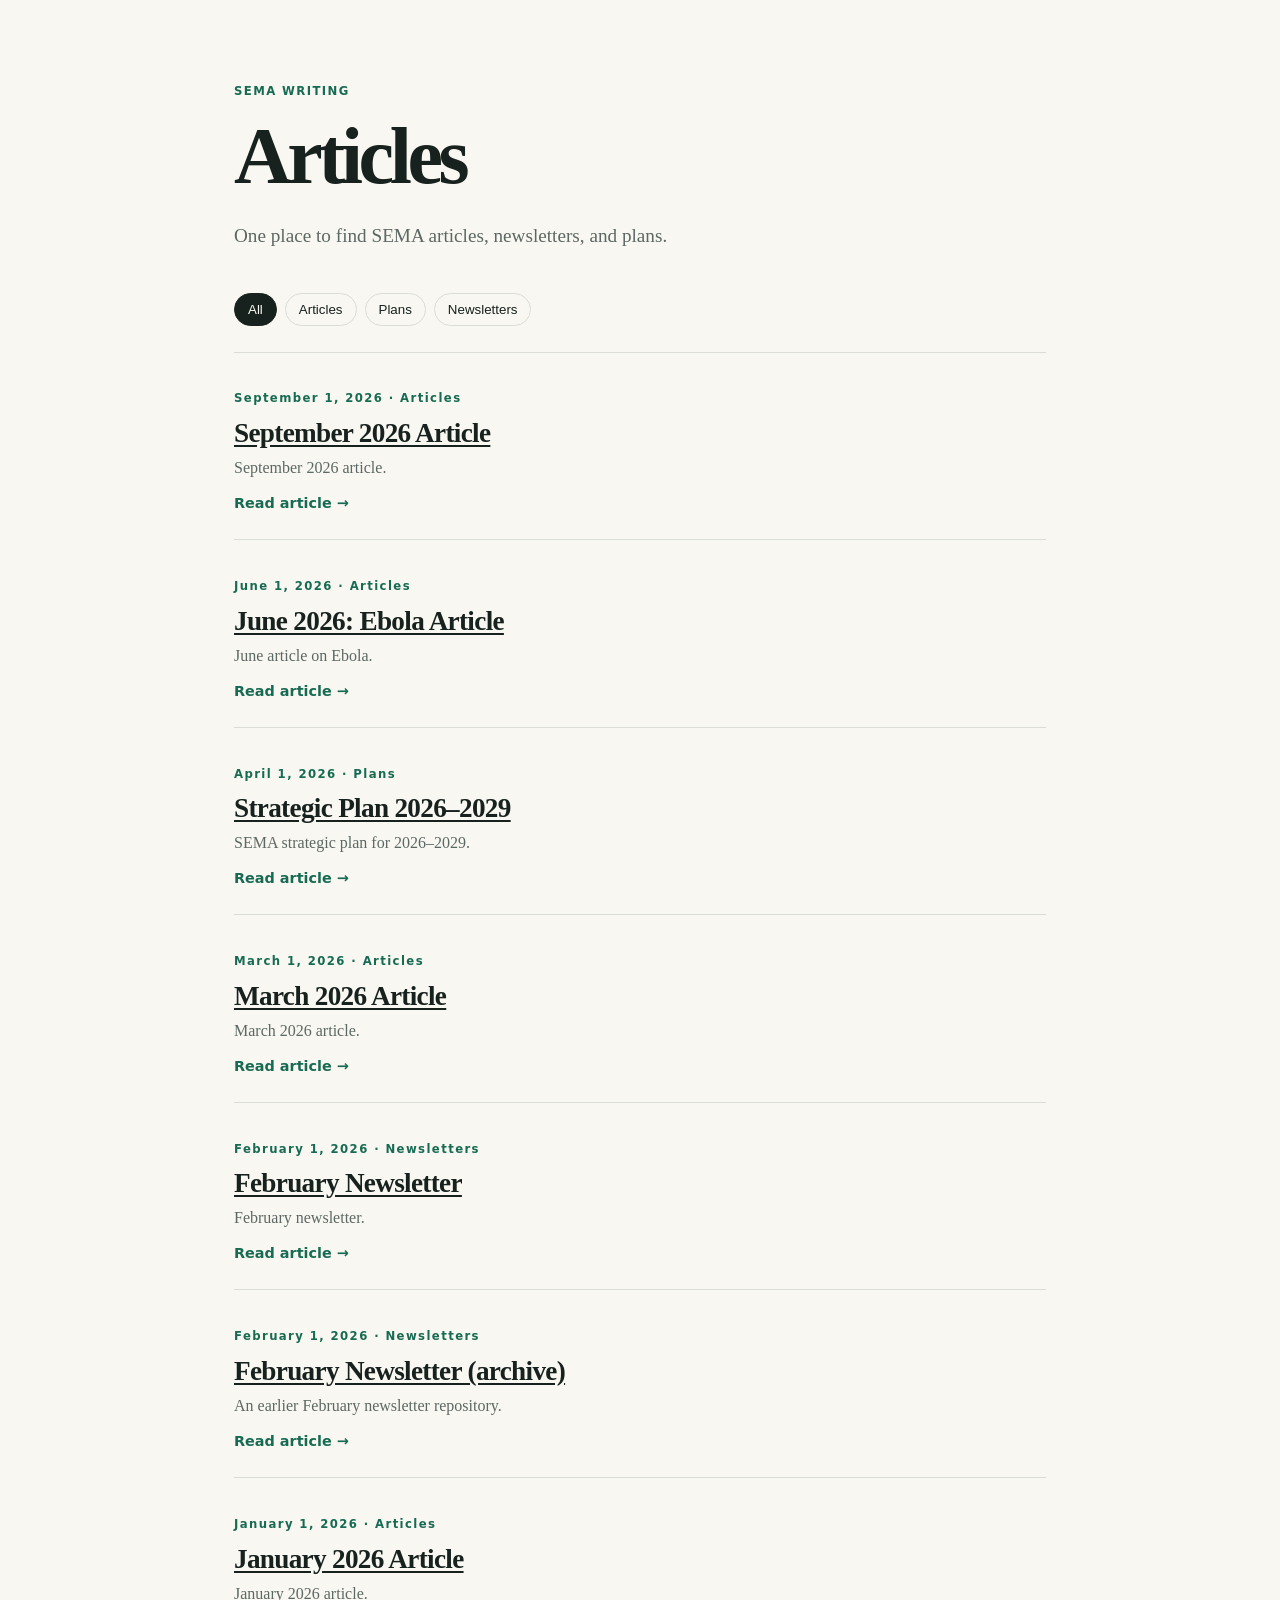
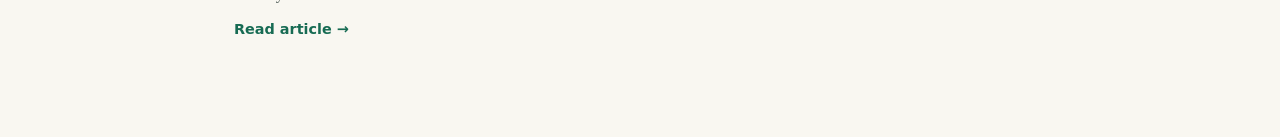
==== index.html @ 121080fc "Create central articles hub" ====
<!doctype html>
<html lang="en"><head><meta charset="utf-8"><meta name="viewport" content="width=device-width,initial-scale=1"><title>SEMA Articles</title><style>
:root{--ink:#17211e;--muted:#5c6863;--paper:#f9f7f1;--line:#d9ddd6;--accent:#176b53}*{box-sizing:border-box}body{margin:0;color:var(--ink);background:var(--paper);font-family:Georgia,serif}main{max-width:860px;margin:auto;padding:72px 24px}header{max-width:620px;margin-bottom:42px}.eyebrow,.meta{font:700 .73rem/1.3 system-ui,sans-serif;letter-spacing:.12em;color:var(--accent)}h1{font-size:clamp(2.8rem,8vw,5rem);margin:.15em 0;letter-spacing:-.055em}.intro{color:var(--muted);font-size:1.2rem;line-height:1.55}nav{display:flex;flex-wrap:wrap;gap:8px;margin-bottom:26px}button{cursor:pointer;border:1px solid var(--line);border-radius:99px;padding:8px 13px;background:transparent;color:var(--ink)}button.active{background:var(--ink);color:var(--paper);border-color:var(--ink)}article{padding:27px 0;border-top:1px solid var(--line)}h2{font-size:1.7rem;margin:7px 0;letter-spacing:-.025em}a{color:inherit;text-underline-offset:3px}.summary{color:var(--muted);line-height:1.5;margin:0 0 14px}.read{color:var(--accent);font:600 .9rem system-ui,sans-serif;text-decoration:none}.read:hover{text-decoration:underline}
</style></head><body><main><header><p class="eyebrow">SEMA WRITING</p><h1>Articles</h1><p class="intro">One place to find SEMA articles, newsletters, and plans.</p></header><nav id="filters"></nav><section id="articles"></section></main><script>
const articles=[
{title:'September 2026 Article',url:'https://github.com/SEMA-coms/September-2026-article',summary:'September 2026 article.',date:'2026-09-01',category:'Articles'},
{title:'June 2026: Ebola Article',url:'https://github.com/SEMA-coms/June-article-2026',summary:'June article on Ebola.',date:'2026-06-01',category:'Articles'},
{title:'Strategic Plan 2026–2029',url:'https://github.com/SEMA-coms/Strategic-Plan-2026-2029',summary:'SEMA strategic plan for 2026–2029.',date:'2026-04-01',category:'Plans'},
{title:'March 2026 Article',url:'https://github.com/SEMA-coms/March2026',summary:'March 2026 article.',date:'2026-03-01',category:'Articles'},
{title:'February Newsletter',url:'https://github.com/SEMA-coms/February',summary:'February newsletter.',date:'2026-02-01',category:'Newsletters'},
{title:'February Newsletter (archive)',url:'https://github.com/SEMA-coms/Feb-Article',summary:'An earlier February newsletter repository.',date:'2026-02-01',category:'Newsletters'},
{title:'January 2026 Article',url:'https://github.com/SEMA-coms/Jan-2026-article',summary:'January 2026 article.',date:'2026-01-01',category:'Articles'}];
let active='All';const out=document.querySelector('#articles'),nav=document.querySelector('#filters');const date=d=>new Intl.DateTimeFormat(undefined,{year:'numeric',month:'long',day:'numeric'}).format(new Date(d+'T00:00:00'));function draw(){out.innerHTML='';for(const a of articles.filter(a=>active==='All'||a.category===active).sort((a,b)=>b.date.localeCompare(a.date))){out.insertAdjacentHTML('beforeend',`<article><p class="meta">${date(a.date)} · ${a.category}</p><h2><a href="${a.url}">${a.title}</a></h2><p class="summary">${a.summary}</p><a class="read" href="${a.url}">Read article →</a></article>`)}nav.innerHTML='';for(const c of ['All',...new Set(articles.map(a=>a.category))]){const b=document.createElement('button');b.textContent=c;b.className=c===active?'active':'';b.onclick=()=>{active=c;draw()};nav.append(b)}}draw();
</script></body></html>
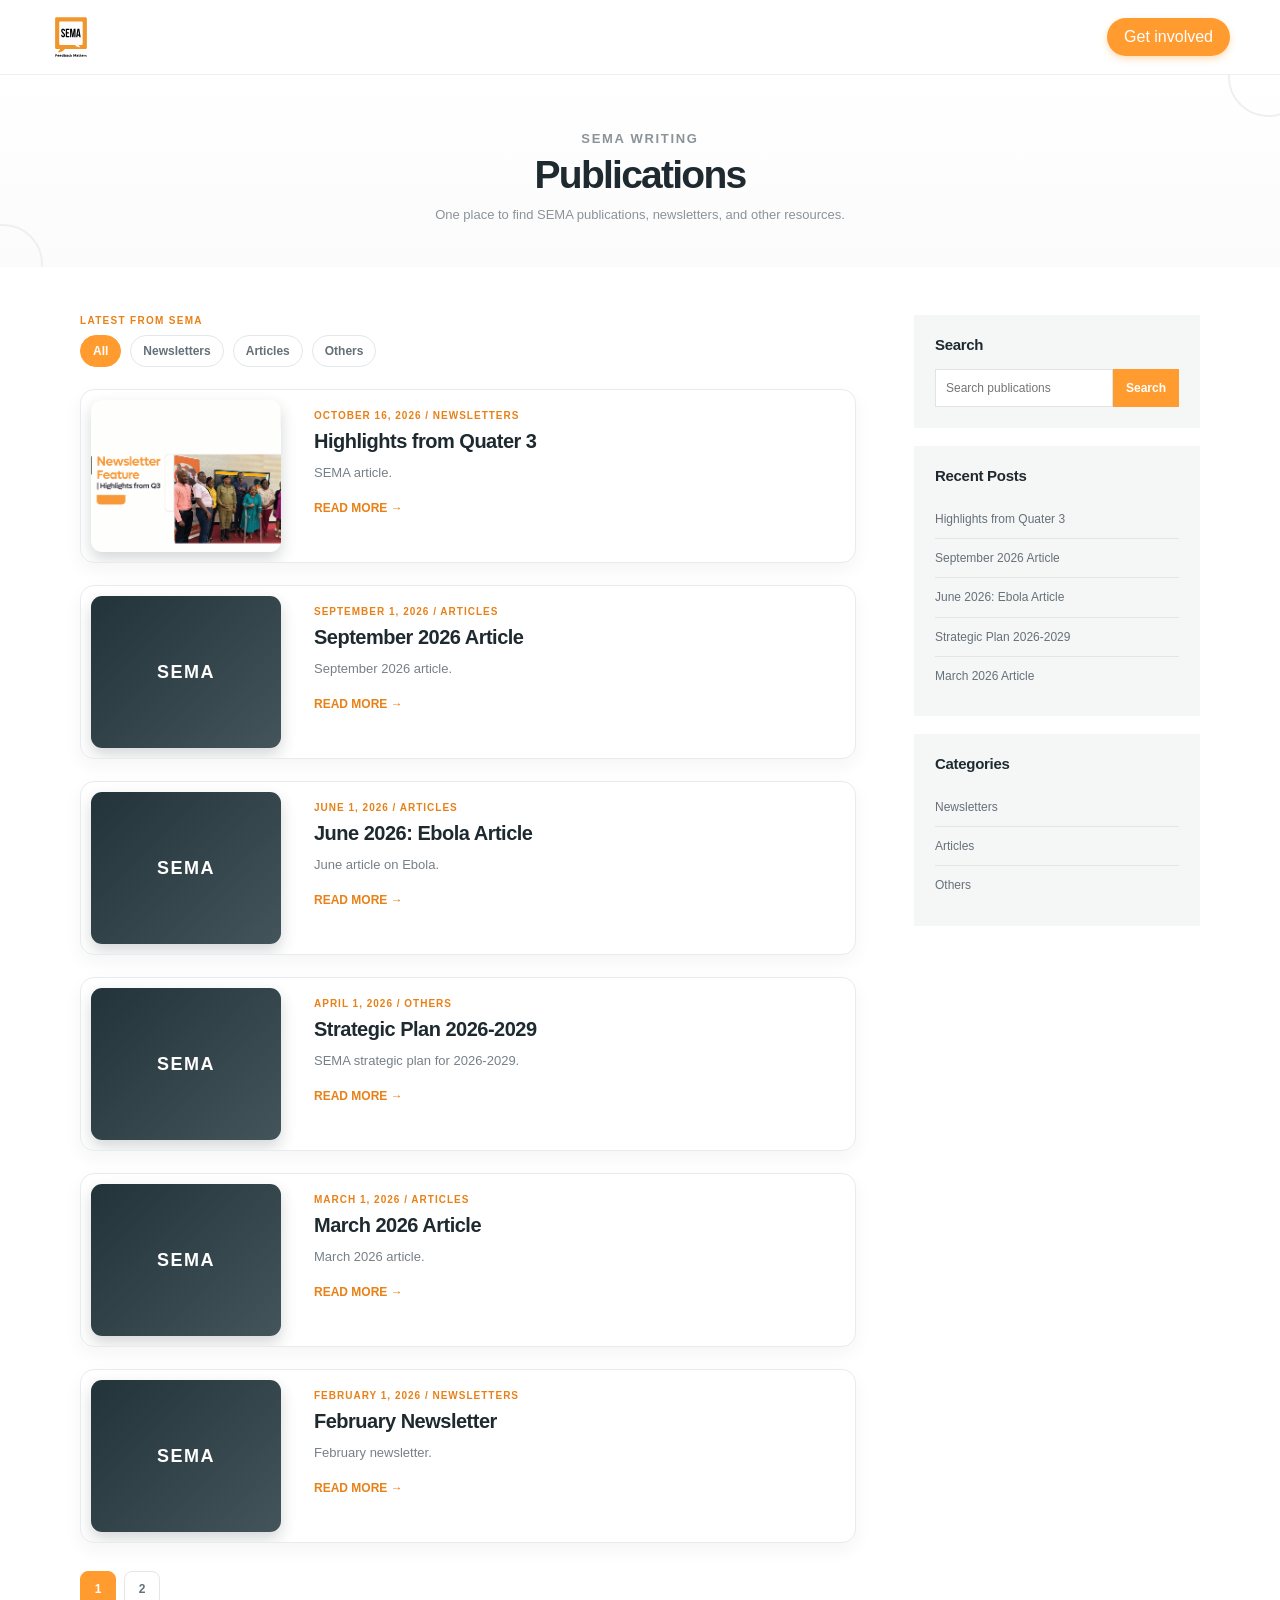
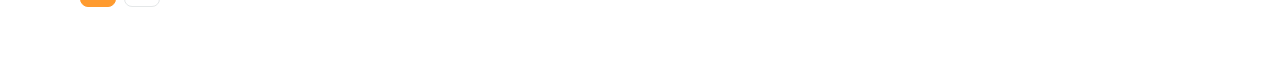
==== commit 244254ff: "Redesign publications hub Updated the structure and content of the index.html file to reflect new pu" ====
--- a/index.html
+++ b/index.html
@@ -1,14 +1,95 @@
 <!doctype html>
-<html lang="en"><head><meta charset="utf-8"><meta name="viewport" content="width=device-width,initial-scale=1"><title>SEMA Articles</title><style>
-:root{--ink:#17211e;--muted:#5c6863;--paper:#f9f7f1;--line:#d9ddd6;--accent:#176b53}*{box-sizing:border-box}body{margin:0;color:var(--ink);background:var(--paper);font-family:Georgia,serif}main{max-width:860px;margin:auto;padding:72px 24px}header{max-width:620px;margin-bottom:42px}.eyebrow,.meta{font:700 .73rem/1.3 system-ui,sans-serif;letter-spacing:.12em;color:var(--accent)}h1{font-size:clamp(2.8rem,8vw,5rem);margin:.15em 0;letter-spacing:-.055em}.intro{color:var(--muted);font-size:1.2rem;line-height:1.55}nav{display:flex;flex-wrap:wrap;gap:8px;margin-bottom:26px}button{cursor:pointer;border:1px solid var(--line);border-radius:99px;padding:8px 13px;background:transparent;color:var(--ink)}button.active{background:var(--ink);color:var(--paper);border-color:var(--ink)}article{padding:27px 0;border-top:1px solid var(--line)}h2{font-size:1.7rem;margin:7px 0;letter-spacing:-.025em}a{color:inherit;text-underline-offset:3px}.summary{color:var(--muted);line-height:1.5;margin:0 0 14px}.read{color:var(--accent);font:600 .9rem system-ui,sans-serif;text-decoration:none}.read:hover{text-decoration:underline}
-</style></head><body><main><header><p class="eyebrow">SEMA WRITING</p><h1>Articles</h1><p class="intro">One place to find SEMA articles, newsletters, and plans.</p></header><nav id="filters"></nav><section id="articles"></section></main><script>
-const articles=[
-{title:'September 2026 Article',url:'https://github.com/SEMA-coms/September-2026-article',summary:'September 2026 article.',date:'2026-09-01',category:'Articles'},
-{title:'June 2026: Ebola Article',url:'https://github.com/SEMA-coms/June-article-2026',summary:'June article on Ebola.',date:'2026-06-01',category:'Articles'},
-{title:'Strategic Plan 2026–2029',url:'https://github.com/SEMA-coms/Strategic-Plan-2026-2029',summary:'SEMA strategic plan for 2026–2029.',date:'2026-04-01',category:'Plans'},
-{title:'March 2026 Article',url:'https://github.com/SEMA-coms/March2026',summary:'March 2026 article.',date:'2026-03-01',category:'Articles'},
-{title:'February Newsletter',url:'https://github.com/SEMA-coms/February',summary:'February newsletter.',date:'2026-02-01',category:'Newsletters'},
-{title:'February Newsletter (archive)',url:'https://github.com/SEMA-coms/Feb-Article',summary:'An earlier February newsletter repository.',date:'2026-02-01',category:'Newsletters'},
-{title:'January 2026 Article',url:'https://github.com/SEMA-coms/Jan-2026-article',summary:'January 2026 article.',date:'2026-01-01',category:'Articles'}];
-let active='All';const out=document.querySelector('#articles'),nav=document.querySelector('#filters');const date=d=>new Intl.DateTimeFormat(undefined,{year:'numeric',month:'long',day:'numeric'}).format(new Date(d+'T00:00:00'));function draw(){out.innerHTML='';for(const a of articles.filter(a=>active==='All'||a.category===active).sort((a,b)=>b.date.localeCompare(a.date))){out.insertAdjacentHTML('beforeend',`<article><p class="meta">${date(a.date)} · ${a.category}</p><h2><a href="${a.url}">${a.title}</a></h2><p class="summary">${a.summary}</p><a class="read" href="${a.url}">Read article →</a></article>`)}nav.innerHTML='';for(const c of ['All',...new Set(articles.map(a=>a.category))]){const b=document.createElement('button');b.textContent=c;b.className=c===active?'active':'';b.onclick=()=>{active=c;draw()};nav.append(b)}}draw();
-</script></body></html>
+<html lang="en">
+<head>
+  <meta charset="utf-8">
+  <meta name="viewport" content="width=device-width, initial-scale=1">
+  <title>Publications | Talk to SEMA</title>
+  <meta name="description" content="Newsletters, blogs, and publications from SEMA.">
+  <style>
+    :root { --orange:#ff9b2f; --orange-dark:#e78118; --ink:#1e2a30; --muted:#778088; --line:#e8ebed; --soft:#f5f6f6; --white:#fff; }
+    * { box-sizing:border-box; }
+    html { scroll-behavior:smooth; }
+    body { margin:0; color:var(--ink); font-family:Arial,Helvetica,sans-serif; background:var(--white); }
+    a { color:inherit; text-decoration:none; }
+    .site-header { border-bottom:1px solid #edf0f1; background:#fff; }
+    .nav { width:min(1180px,calc(100% - 40px)); min-height:74px; margin:auto; display:flex; align-items:center; gap:34px; }
+    .brand { display:flex; align-items:center; white-space:nowrap; }
+    .brand-logo { width:42px; height:42px; object-fit:contain; border-radius:8px; }
+    .nav-button { margin-left:auto; padding:10px 17px; background:var(--orange); color:#fff; border-radius:20px; box-shadow:0 3px 7px #ff9b2f55; }
+    .hero { min-height:192px; padding:56px 20px 42px; text-align:center; background:linear-gradient(180deg,#fff 0%,#fbfbfb 100%); position:relative; overflow:hidden; }
+    .hero:before,.hero:after { content:""; position:absolute; border:2px solid #eef0f0; border-radius:50%; width:76px; height:76px; }
+    .hero:before { left:-37px; bottom:-37px; } .hero:after { right:-28px; top:-38px; }
+    .hero .eyebrow { margin:0 0 7px; }
+    .hero h1 { margin:0; font-size:clamp(26px,4vw,39px); letter-spacing:-.045em; }
+    .hero p { margin:10px 0 0; color:#8b9399; font-size:13px; }
+    .layout { width:min(1120px,calc(100% - 40px)); margin:48px auto 70px; display:grid; grid-template-columns:minmax(0,1fr) 286px; gap:58px; align-items:start; }
+    .eyebrow { margin:0 0 9px; color:var(--orange-dark); font-size:10px; font-weight:800; letter-spacing:.13em; text-transform:uppercase; }
+    .filters { display:flex; flex-wrap:wrap; gap:9px; margin:0 0 22px; }
+    .filters button { appearance:none; border:1px solid #e4e7e8; border-radius:20px; padding:8px 12px; background:#fff; color:#657077; font-size:12px; font-weight:700; cursor:pointer; }
+    .filters button[aria-pressed="true"] { color:#fff; border-color:var(--orange); background:var(--orange); }
+    .post-list { display:grid; gap:22px; }
+    .pagination { display:flex; flex-wrap:wrap; gap:8px; margin:28px 0 0; }
+    .pagination button { min-width:36px; height:36px; padding:0 10px; border:1px solid #e4e7e8; border-radius:8px; background:#fff; color:#667178; font-size:12px; font-weight:800; cursor:pointer; }
+    .pagination button[aria-current="page"] { color:#fff; border-color:var(--orange); background:var(--orange); }
+    .post-card { display:grid; grid-template-columns:210px minmax(0,1fr); min-height:172px; border:1px solid var(--line); border-radius:14px; overflow:hidden; background:#fff; transition:transform .18s ease,box-shadow .18s ease; box-shadow:0 7px 18px #24333d0c; }
+    .post-card:hover { transform:translateY(-3px); box-shadow:0 15px 32px #24333d1c; }
+    .cover { width:calc(100% - 20px); height:calc(100% - 20px); min-height:152px; margin:10px; object-fit:cover; display:block; background:#e8ecee; border-radius:11px; box-shadow:0 7px 15px #1e2a3030; }
+    .placeholder { display:grid; place-items:center; color:#fff; background:linear-gradient(135deg,#23333a,#44545b); font-size:18px; font-weight:800; letter-spacing:.08em; }
+    .post-content { padding:20px 23px 19px; }
+    .post-meta { margin:0 0 8px; color:var(--orange-dark); font-size:10px; font-weight:800; letter-spacing:.1em; text-transform:uppercase; }
+    .post-title { margin:0 0 10px; font-size:20px; line-height:1.2; letter-spacing:-.025em; }
+    .post-title a:hover { color:var(--orange-dark); }
+    .post-summary { margin:0 0 15px; color:var(--muted); font-size:13px; line-height:1.55; }
+    .read-more { color:var(--orange-dark); font-size:12px; font-weight:800; }
+    .read-more:hover { text-decoration:underline; }
+    .empty { color:var(--muted); padding:24px 0; }
+    .sidebar { display:grid; gap:18px; }
+    .widget { padding:21px; background:var(--soft); }
+    .widget h2 { margin:0 0 16px; font-size:15px; letter-spacing:-.02em; }
+    .search-row { display:flex; }
+    .search-row input { width:100%; min-width:0; height:38px; padding:0 10px; border:1px solid #e0e4e5; font:12px Arial,sans-serif; }
+    .search-row button { border:0; padding:0 13px; background:var(--orange); color:#fff; cursor:pointer; font-size:12px; font-weight:800; }
+    .recent-list,.category-list { list-style:none; padding:0; margin:0; display:grid; gap:0; }
+    .recent-list a,.category-list button { display:block; width:100%; border:0; border-bottom:1px solid #e2e5e6; padding:11px 0; background:transparent; color:#667178; text-align:left; font-size:12px; line-height:1.35; cursor:pointer; }
+    .recent-list li:last-child a,.category-list li:last-child button { border-bottom:0; }
+    .recent-list a:hover,.category-list button:hover { color:var(--orange-dark); }
+    @media (max-width:800px) { .nav { min-height:62px; gap:12px; } .nav-button { margin-left:auto; } .layout { grid-template-columns:1fr; gap:35px; margin-top:34px; } .sidebar { grid-template-columns:repeat(2,minmax(0,1fr)); } .post-card { grid-template-columns:160px minmax(0,1fr); } }
+    @media (max-width:540px) { .nav-button { padding:9px 12px; font-size:11px; } .hero { min-height:166px; padding-top:40px; } .layout { width:min(100% - 28px,1120px); } .post-card { grid-template-columns:1fr; } .cover { min-height:164px; max-height:205px; } .sidebar { grid-template-columns:1fr; } }
+  </style>
+</head>
+<body>
+  <header class="site-header"><nav class="nav" aria-label="Primary navigation"><a class="brand" href="./"><img class="brand-logo" src="SEMA%20LOGO%20PRIMARY.svg" alt="SEMA logo"></a><a class="nav-button" href="https://talktosema.org/">Get involved</a></nav></header>
+  <section class="hero"><p class="eyebrow">SEMA WRITING</p><h1>Publications</h1><p>One place to find SEMA publications, newsletters, and other resources.</p></section>
+  <main class="layout"><section aria-label="Publications"><p class="eyebrow">Latest from SEMA</p><div class="filters" id="filters" aria-label="Filter publications"></div><div class="post-list" id="articles" aria-live="polite"></div><nav class="pagination" id="pagination" aria-label="Publication pages"></nav><p class="empty" id="empty" hidden>No publications match this category.</p></section>
+  <aside class="sidebar"><section class="widget"><h2>Search</h2><form class="search-row" id="search-form"><input id="search" type="search" placeholder="Search publications" aria-label="Search publications"><button type="submit">Search</button></form></section><section class="widget"><h2>Recent Posts</h2><ul class="recent-list" id="recent-posts"></ul></section><section class="widget"><h2>Categories</h2><ul class="category-list" id="categories"></ul></section></aside></main>
+  <script>
+    const staticArticles = [
+      { title:'September 2026 Article', url:'https://sema-coms.github.io/September-2026-article/', summary:'September 2026 article.', date:'2026-09-01', category:'Articles' },
+      { title:'June 2026: Ebola Article', url:'https://sema-coms.github.io/June-article-2026/', summary:'June article on Ebola.', date:'2026-06-01', category:'Articles' },
+      { title:'Strategic Plan 2026-2029', url:'https://sema-coms.github.io/Strategic-Plan-2026-2029/', summary:'SEMA strategic plan for 2026-2029.', date:'2026-04-01', category:'Others' },
+      { title:'March 2026 Article', url:'https://sema-coms.github.io/March2026/', summary:'March 2026 article.', date:'2026-03-01', category:'Articles' },
+      { title:'February Newsletter', url:'https://sema-coms.github.io/February/', summary:'February newsletter.', date:'2026-02-01', category:'Newsletters' },
+      { title:'February Newsletter (archive)', url:'https://sema-coms.github.io/Feb-Article/', summary:'An earlier February newsletter repository.', date:'2026-02-01', category:'Newsletters' },
+      { title:'January 2026 Article', url:'https://sema-coms.github.io/Jan-2026-article/', summary:'January 2026 article.', date:'2026-01-01', category:'Articles' }
+    ];
+    const list = document.querySelector('#articles'), filters = document.querySelector('#filters'), empty = document.querySelector('#empty'), pagination = document.querySelector('#pagination');
+    const search = document.querySelector('#search'), recent = document.querySelector('#recent-posts'), categories = document.querySelector('#categories');
+    let articles = [], active = 'All', term = '', page = 1;
+    const pageSize = 6;
+    const formatDate = date => new Intl.DateTimeFormat(undefined,{year:'numeric',month:'long',day:'numeric'}).format(new Date(date+'T00:00:00'));
+    const visibleArticles = () => articles.filter(a => (active === 'All' || a.category === active) && (!term || [a.title,a.summary,a.category].join(' ').toLowerCase().includes(term)));
+    function chooseCategory(category) { active = category; page = 1; draw(); }
+    function draw() {
+      const categoriesFound = ['All', ...new Set(articles.map(a => a.category))];
+      filters.replaceChildren(...categoriesFound.map(category => { const button=document.createElement('button'); button.textContent=category; button.setAttribute('aria-pressed', String(category===active)); button.onclick=()=>chooseCategory(category); return button; }));
+      categories.replaceChildren(...categoriesFound.slice(1).map(category => { const li=document.createElement('li'), button=document.createElement('button'); button.textContent=category; button.onclick=()=>chooseCategory(category); li.append(button); return li; }));
+      const visible = visibleArticles(), pages = Math.max(1, Math.ceil(visible.length / pageSize)); page = Math.min(page, pages); list.replaceChildren(); empty.hidden = visible.length > 0;
+      visible.slice((page - 1) * pageSize, page * pageSize).forEach(article => { const card=document.createElement('article'); card.className='post-card'; if(article.thumbnail) { const image=document.createElement('img'); image.className='cover'; image.src=article.thumbnail; image.alt=''; image.loading='lazy'; card.append(image); } else { const placeholder=document.createElement('div'); placeholder.className='cover placeholder'; placeholder.textContent='SEMA'; card.append(placeholder); } const content=document.createElement('div'); content.className='post-content'; const meta=document.createElement('p'); meta.className='post-meta'; meta.textContent=formatDate(article.date)+'  /  '+article.category; const heading=document.createElement('h2'); heading.className='post-title'; const title=document.createElement('a'); title.href=article.url; title.textContent=article.title; heading.append(title); const summary=document.createElement('p'); summary.className='post-summary'; summary.textContent=article.summary; const read=document.createElement('a'); read.className='read-more'; read.href=article.url; read.textContent='READ MORE  →'; content.append(meta,heading,summary,read); card.append(content); list.append(card); });
+      pagination.hidden = pages < 2; pagination.replaceChildren(...Array.from({length:pages}, (_, index) => { const button=document.createElement('button'); button.textContent=index + 1; button.setAttribute('aria-current', index + 1 === page ? 'page' : 'false'); button.onclick=()=>{ page=index + 1; draw(); document.querySelector('.post-list').scrollIntoView({behavior:'smooth',block:'start'}); }; return button; }));
+      recent.replaceChildren(...articles.slice(0,5).map(article => { const li=document.createElement('li'), link=document.createElement('a'); link.href=article.url; link.textContent=article.title; li.append(link); return li; }));
+    }
+    document.querySelector('#search-form').addEventListener('submit', event => { event.preventDefault(); term=search.value.trim().toLowerCase(); page=1; draw(); });
+    fetch('posts.json',{cache:'no-store'}).then(response => response.ok ? response.json() : []).then(posts => { articles=[...posts,...staticArticles].sort((a,b)=>b.date.localeCompare(a.date)); draw(); }).catch(() => { articles=staticArticles; draw(); });
+  </script>
+</body>
+</html>
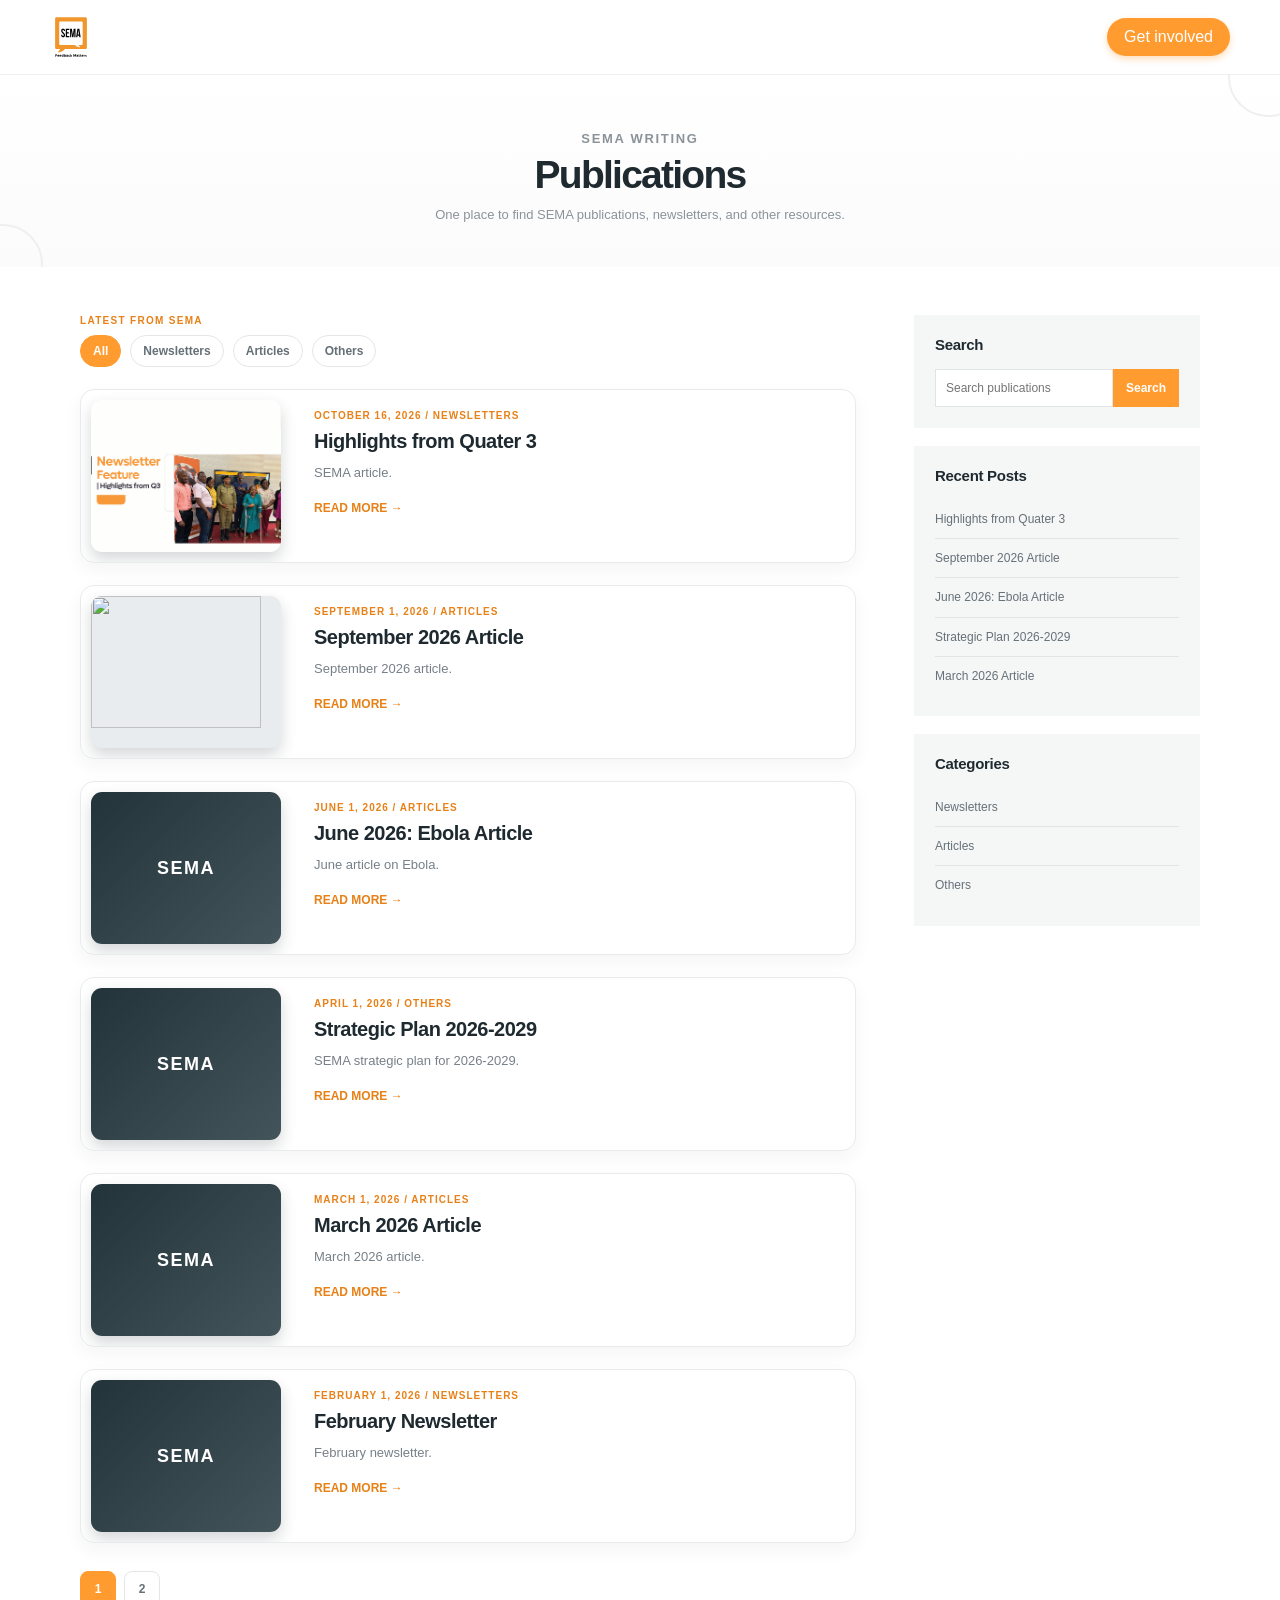
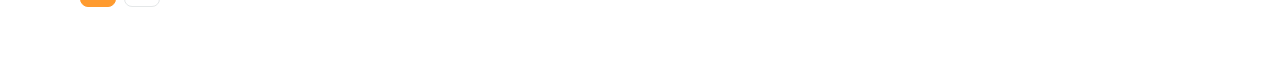
==== commit cba5224c: "Add September article thumbnail" ====
--- a/index.html
+++ b/index.html
@@ -1,3 +1,4 @@
+
 <!doctype html>
 <html lang="en">
 <head>
@@ -63,6 +64,7 @@
   <main class="layout"><section aria-label="Publications"><p class="eyebrow">Latest from SEMA</p><div class="filters" id="filters" aria-label="Filter publications"></div><div class="post-list" id="articles" aria-live="polite"></div><nav class="pagination" id="pagination" aria-label="Publication pages"></nav><p class="empty" id="empty" hidden>No publications match this category.</p></section>
   <aside class="sidebar"><section class="widget"><h2>Search</h2><form class="search-row" id="search-form"><input id="search" type="search" placeholder="Search publications" aria-label="Search publications"><button type="submit">Search</button></form></section><section class="widget"><h2>Recent Posts</h2><ul class="recent-list" id="recent-posts"></ul></section><section class="widget"><h2>Categories</h2><ul class="category-list" id="categories"></ul></section></aside></main>
   <script>
+    const thumbnails = {'https://sema-coms.github.io/September-2026-article/':'https://sema-coms.github.io/September-2026-article/Thumbnail.png'};
     const staticArticles = [
       { title:'September 2026 Article', url:'https://sema-coms.github.io/September-2026-article/', summary:'September 2026 article.', date:'2026-09-01', category:'Articles' },
       { title:'June 2026: Ebola Article', url:'https://sema-coms.github.io/June-article-2026/', summary:'June article on Ebola.', date:'2026-06-01', category:'Articles' },
@@ -89,7 +91,7 @@
       recent.replaceChildren(...articles.slice(0,5).map(article => { const li=document.createElement('li'), link=document.createElement('a'); link.href=article.url; link.textContent=article.title; li.append(link); return li; }));
     }
     document.querySelector('#search-form').addEventListener('submit', event => { event.preventDefault(); term=search.value.trim().toLowerCase(); page=1; draw(); });
-    fetch('posts.json',{cache:'no-store'}).then(response => response.ok ? response.json() : []).then(posts => { articles=[...posts,...staticArticles].sort((a,b)=>b.date.localeCompare(a.date)); draw(); }).catch(() => { articles=staticArticles; draw(); });
+    fetch('posts.json',{cache:'no-store'}).then(response => response.ok ? response.json() : []).then(posts => { articles=[...posts,...staticArticles.map(article => ({...article, thumbnail: thumbnails[article.url] || article.thumbnail || ''}))].sort((a,b)=>b.date.localeCompare(a.date)); draw(); }).catch(() => { articles=staticArticles; draw(); });
   </script>
 </body>
 </html>
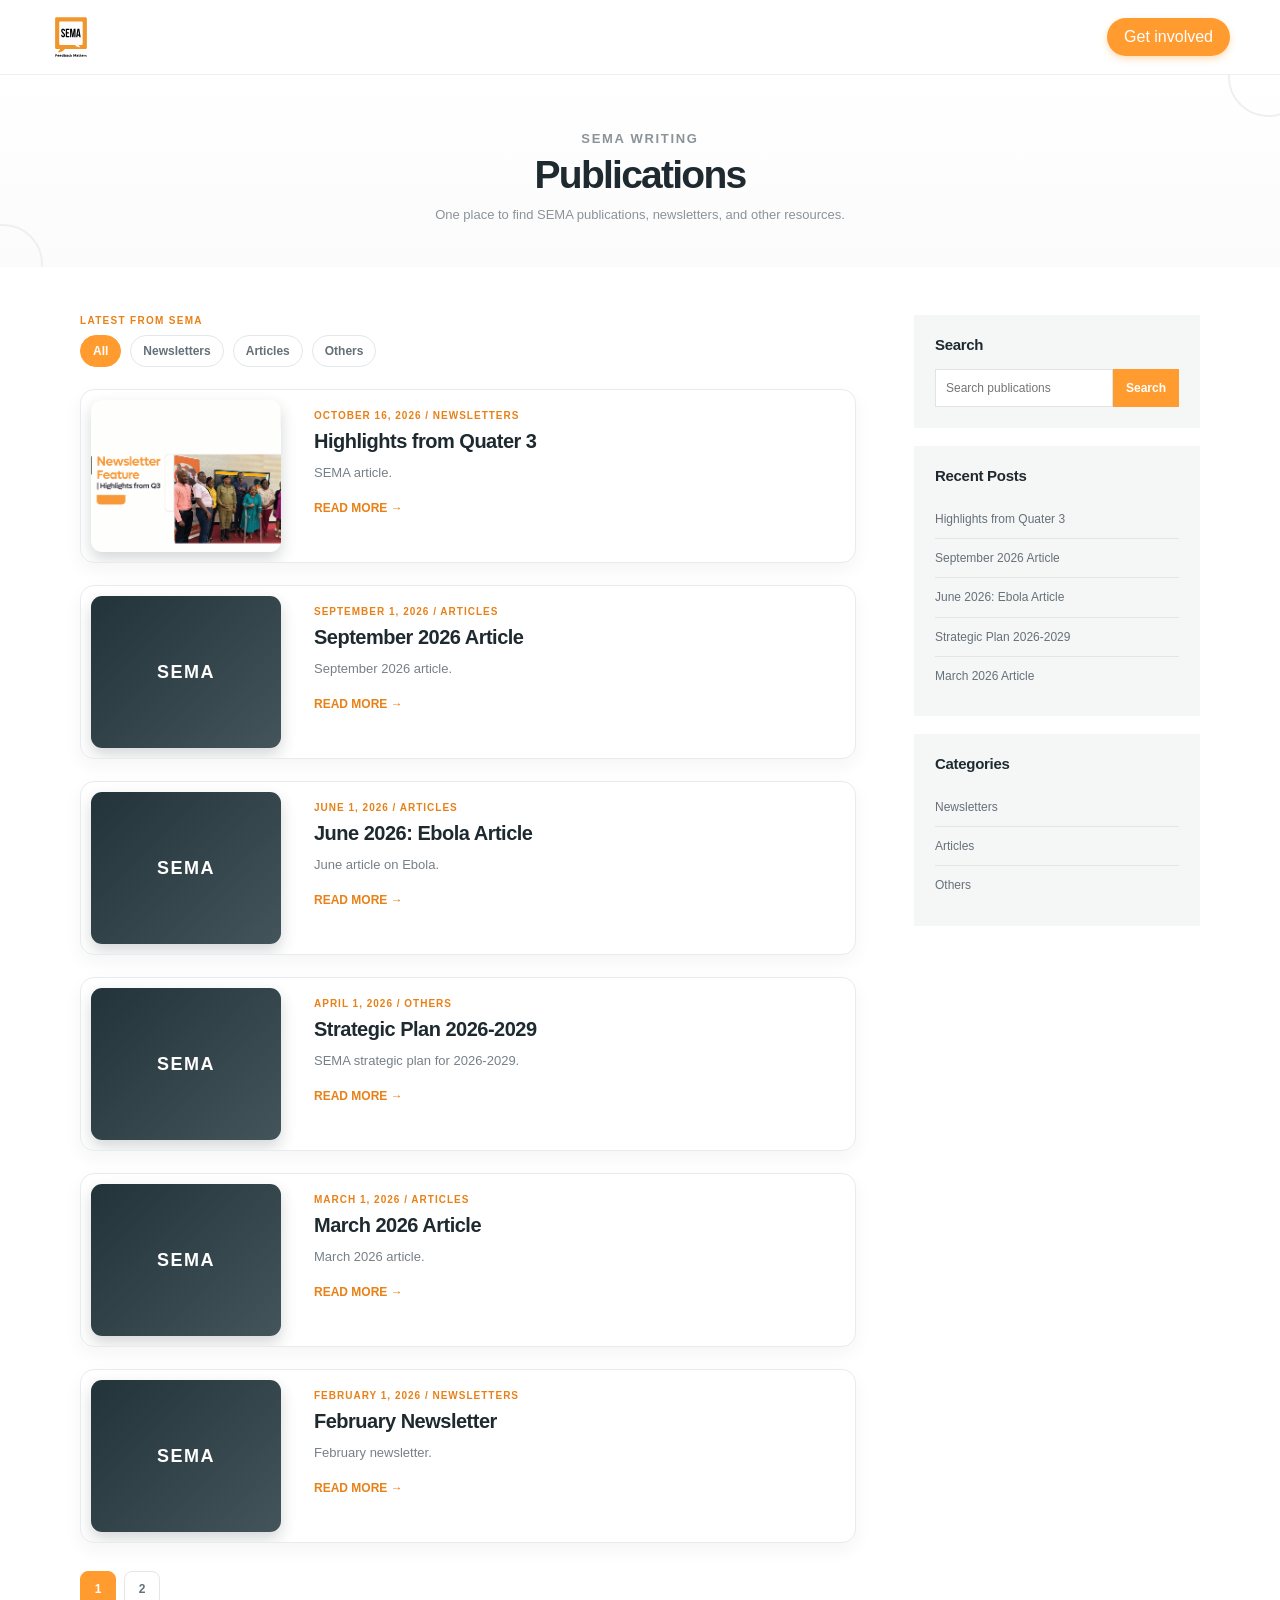
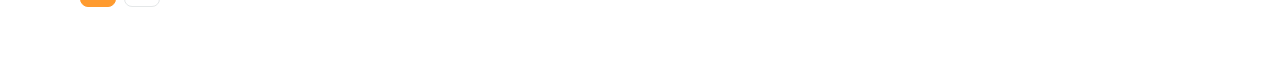
==== commit e4e9f4fb: "Load automatic legacy thumbnails" ====
--- a/index.html
+++ b/index.html
@@ -64,7 +64,7 @@
   <main class="layout"><section aria-label="Publications"><p class="eyebrow">Latest from SEMA</p><div class="filters" id="filters" aria-label="Filter publications"></div><div class="post-list" id="articles" aria-live="polite"></div><nav class="pagination" id="pagination" aria-label="Publication pages"></nav><p class="empty" id="empty" hidden>No publications match this category.</p></section>
   <aside class="sidebar"><section class="widget"><h2>Search</h2><form class="search-row" id="search-form"><input id="search" type="search" placeholder="Search publications" aria-label="Search publications"><button type="submit">Search</button></form></section><section class="widget"><h2>Recent Posts</h2><ul class="recent-list" id="recent-posts"></ul></section><section class="widget"><h2>Categories</h2><ul class="category-list" id="categories"></ul></section></aside></main>
   <script>
-    const thumbnails = {'https://sema-coms.github.io/September-2026-article/':'https://sema-coms.github.io/September-2026-article/Thumbnail.png'};
+    let thumbnails = {};
     const staticArticles = [
       { title:'September 2026 Article', url:'https://sema-coms.github.io/September-2026-article/', summary:'September 2026 article.', date:'2026-09-01', category:'Articles' },
       { title:'June 2026: Ebola Article', url:'https://sema-coms.github.io/June-article-2026/', summary:'June article on Ebola.', date:'2026-06-01', category:'Articles' },
@@ -91,7 +91,7 @@
       recent.replaceChildren(...articles.slice(0,5).map(article => { const li=document.createElement('li'), link=document.createElement('a'); link.href=article.url; link.textContent=article.title; li.append(link); return li; }));
     }
     document.querySelector('#search-form').addEventListener('submit', event => { event.preventDefault(); term=search.value.trim().toLowerCase(); page=1; draw(); });
-    fetch('posts.json',{cache:'no-store'}).then(response => response.ok ? response.json() : []).then(posts => { articles=[...posts,...staticArticles.map(article => ({...article, thumbnail: thumbnails[article.url] || article.thumbnail || ''}))].sort((a,b)=>b.date.localeCompare(a.date)); draw(); }).catch(() => { articles=staticArticles; draw(); });
+    Promise.all([fetch('posts.json',{cache:'no-store'}).then(response => response.ok ? response.json() : []),fetch('legacy-thumbnails.json',{cache:'no-store'}).then(response => response.ok ? response.json() : {})]).then(([posts, legacy]) => { thumbnails=legacy; articles=[...posts,...staticArticles.map(article => ({...article, thumbnail: thumbnails[article.url] || article.thumbnail || ''}))].sort((a,b)=>b.date.localeCompare(a.date)); draw(); }).catch(() => { articles=staticArticles; draw(); });
   </script>
 </body>
 </html>
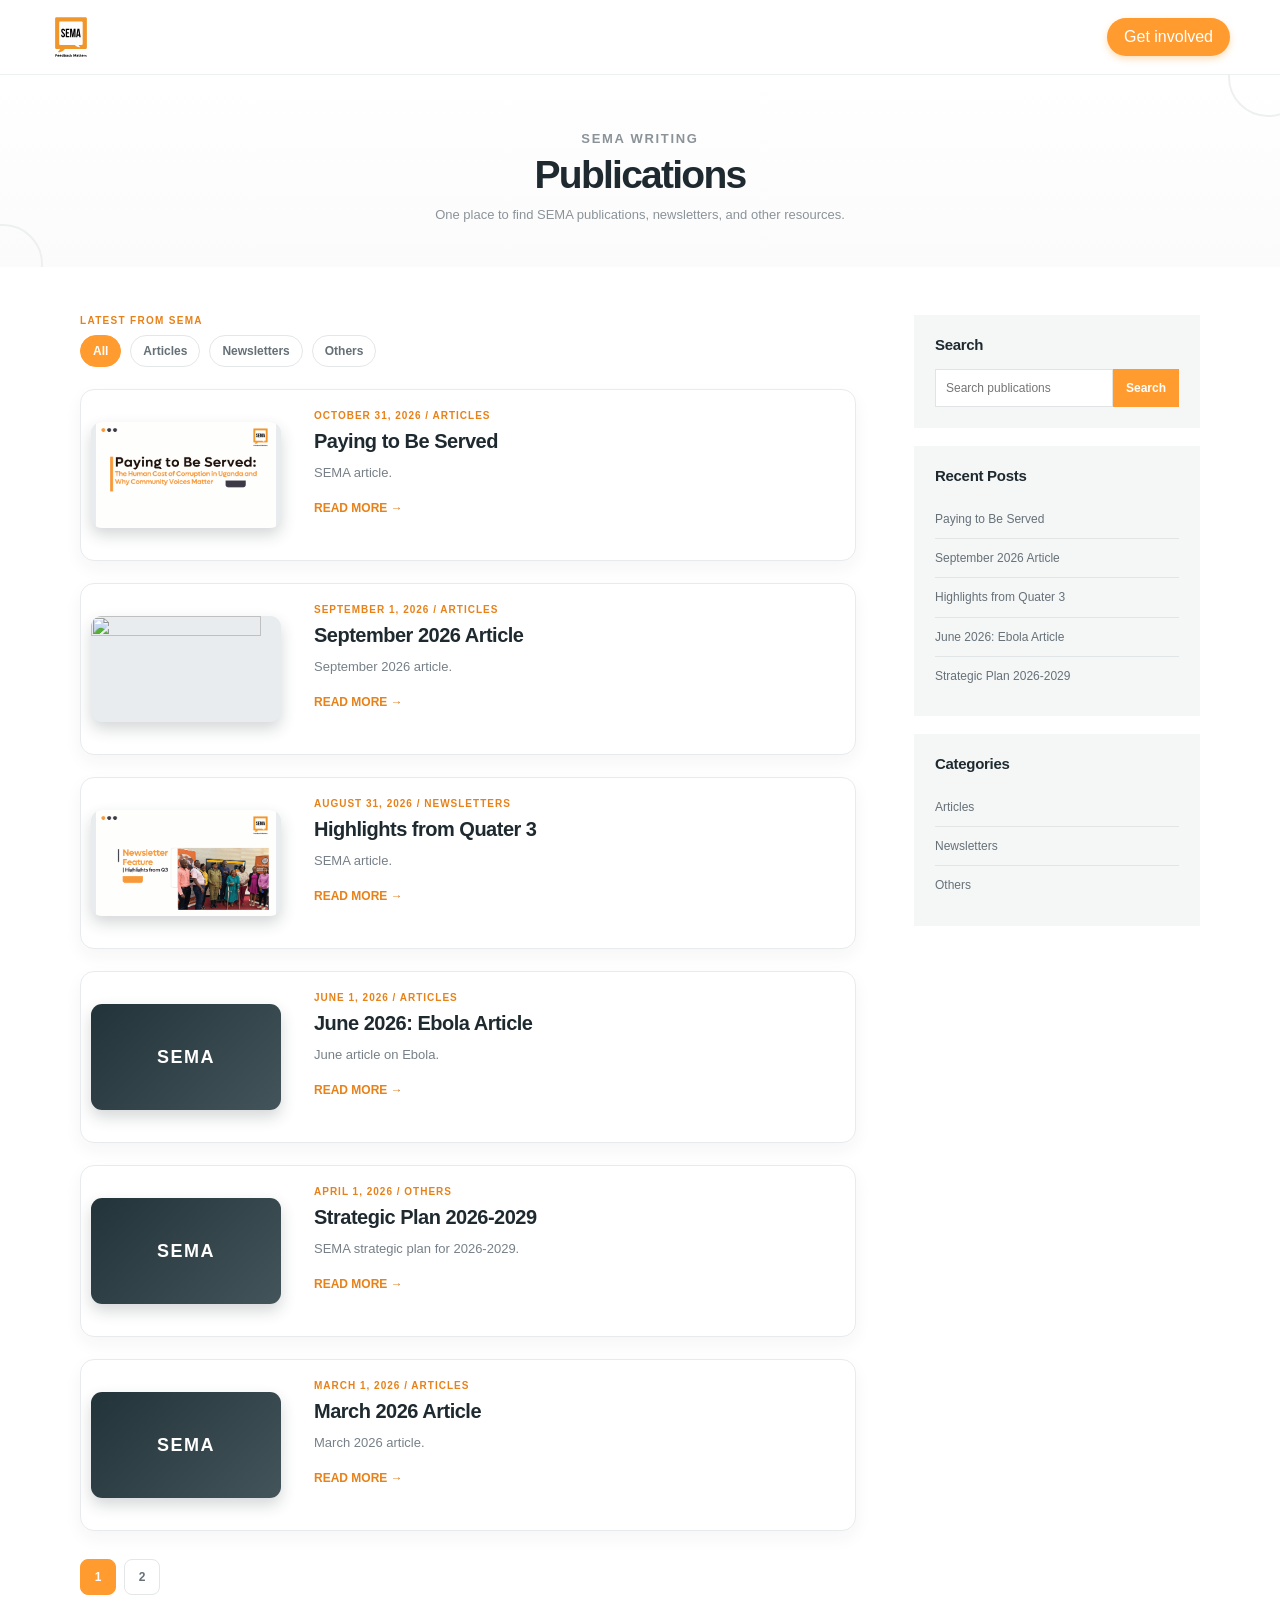
==== commit 3cee4d3c: "Show full publication thumbnails in consistent frames" ====
--- a/index.html
+++ b/index.html
@@ -34,7 +34,7 @@
     .pagination button[aria-current="page"] { color:#fff; border-color:var(--orange); background:var(--orange); }
     .post-card { display:grid; grid-template-columns:210px minmax(0,1fr); min-height:172px; border:1px solid var(--line); border-radius:14px; overflow:hidden; background:#fff; transition:transform .18s ease,box-shadow .18s ease; box-shadow:0 7px 18px #24333d0c; }
     .post-card:hover { transform:translateY(-3px); box-shadow:0 15px 32px #24333d1c; }
-    .cover { width:calc(100% - 20px); height:calc(100% - 20px); min-height:152px; margin:10px; object-fit:cover; display:block; background:#e8ecee; border-radius:11px; box-shadow:0 7px 15px #1e2a3030; }
+    .cover { width:calc(100% - 20px); height:auto; aspect-ratio:16 / 9; align-self:center; margin:10px; object-fit:contain; display:block; background:#e8ecee; border-radius:11px; box-shadow:0 7px 15px #1e2a3030; }
     .placeholder { display:grid; place-items:center; color:#fff; background:linear-gradient(135deg,#23333a,#44545b); font-size:18px; font-weight:800; letter-spacing:.08em; }
     .post-content { padding:20px 23px 19px; }
     .post-meta { margin:0 0 8px; color:var(--orange-dark); font-size:10px; font-weight:800; letter-spacing:.1em; text-transform:uppercase; }
@@ -55,7 +55,7 @@
     .recent-list li:last-child a,.category-list li:last-child button { border-bottom:0; }
     .recent-list a:hover,.category-list button:hover { color:var(--orange-dark); }
     @media (max-width:800px) { .nav { min-height:62px; gap:12px; } .nav-button { margin-left:auto; } .layout { grid-template-columns:1fr; gap:35px; margin-top:34px; } .sidebar { grid-template-columns:repeat(2,minmax(0,1fr)); } .post-card { grid-template-columns:160px minmax(0,1fr); } }
-    @media (max-width:540px) { .nav-button { padding:9px 12px; font-size:11px; } .hero { min-height:166px; padding-top:40px; } .layout { width:min(100% - 28px,1120px); } .post-card { grid-template-columns:1fr; } .cover { min-height:164px; max-height:205px; } .sidebar { grid-template-columns:1fr; } }
+    @media (max-width:540px) { .nav-button { padding:9px 12px; font-size:11px; } .hero { min-height:166px; padding-top:40px; } .layout { width:min(100% - 28px,1120px); } .post-card { grid-template-columns:1fr; } .sidebar { grid-template-columns:1fr; } }
   </style>
 </head>
 <body>
